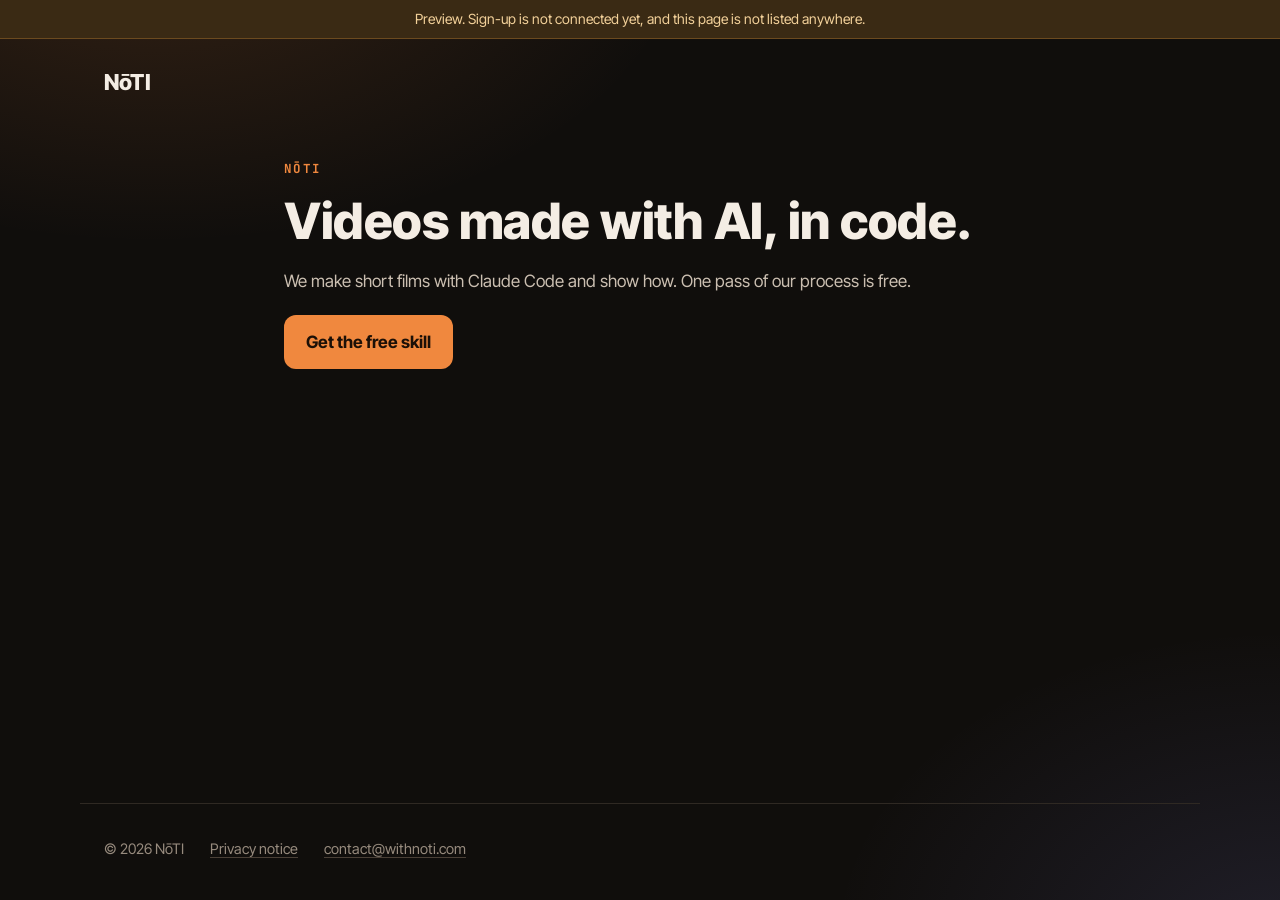
==== index.html @ 6579c5ae "Site: preview build, 2026-11-12 13:58 UTC" ====
<!doctype html>
<html lang="en">
<head>
  <meta charset="utf-8">
  <meta name="viewport" content="width=device-width, initial-scale=1">
  <meta name="color-scheme" content="dark">
  <title>NōTI</title>
  <meta name="description" content="Videos made with AI, in code.">
  <meta name="robots" content="noindex, nofollow">
  <link rel="canonical" href="https://withnoti.com/">
  <meta property="og:type" content="website">
  <meta property="og:site_name" content="NōTI">
  <meta property="og:title" content="NōTI">
  <meta property="og:description" content="Videos made with AI, in code.">
  <meta property="og:url" content="https://withnoti.com/">
  <meta property="og:image" content="https://withnoti.com/assets/before-after.jpg">
  <link rel="icon" href="data:image/svg+xml,%3Csvg xmlns='http://www.w3.org/2000/svg' viewBox='0 0 32 32'%3E%3Crect width='32' height='32' rx='7' fill='%23f0883e'/%3E%3Ctext x='16' y='23' font-family='Arial,sans-serif' font-size='20' font-weight='700' text-anchor='middle' fill='%231c1007'%3EN%3C/text%3E%3C/svg%3E">
  <link rel="preload" href="/assets/fonts/inter-tight-latin-wght-normal.woff2" as="font" type="font/woff2" crossorigin>
  <link rel="stylesheet" href="/styles.css">
</head>
<body>
  <div class="ribbon" role="status">Preview. Sign-up is not connected yet, and this page is not listed anywhere.</div>
  <header class="top">
    <a class="wordmark" href="/" aria-label="NōTI, home">NōTI</a>
  </header>
  <main>
    <section class="sheet">
      <p class="kicker">NōTI</p>
      <h1>Videos made with AI, in code.</h1>
      <div class="doc">
        <p>We make short films with Claude Code and show how. One pass of our process is free.</p>
      </div>
      <p><a class="button" href="/skill/">Get the free skill</a></p>
    </section>

  </main>
  <footer class="foot">
    <span>© 2026 NōTI</span>
    <a href="/privacy/">Privacy notice</a>
    <a href="mailto:contact@withnoti.com">contact@withnoti.com</a>
  </footer>
</body>
</html>
---- styles.css ----
/* withnoti.com. The brand's room: dark and warm, orange for the one thing to do,
   indigo as the second light. No scripts, no outside requests: fonts and the
   video are served from this site. */

@font-face {
  font-family: "Inter Tight";
  font-style: normal;
  font-weight: 100 900;
  font-display: swap;
  src: url("/assets/fonts/inter-tight-latin-ext-wght-normal.woff2") format("woff2-variations");
  unicode-range: U+0100-02AF, U+0304, U+0308, U+0329, U+1E00-1E9F, U+1EF2-1EFF, U+2020, U+20A0-20AB, U+20AD-20C0, U+2113, U+2C60-2C7F, U+A720-A7FF;
}
@font-face {
  font-family: "Inter Tight";
  font-style: normal;
  font-weight: 100 900;
  font-display: swap;
  src: url("/assets/fonts/inter-tight-latin-wght-normal.woff2") format("woff2-variations");
  unicode-range: U+0000-00FF, U+0131, U+0152-0153, U+02BB-02BC, U+02C6, U+02DA, U+02DC, U+0304, U+0308, U+0329, U+2000-206F, U+2074, U+20AC, U+2122, U+2191, U+2193, U+2212, U+2215, U+FEFF, U+FFFD;
}
@font-face {
  font-family: "JetBrains Mono";
  font-style: normal;
  font-weight: 700;
  font-display: swap;
  src: url("/assets/fonts/jetbrains-mono-latin-700-normal.woff2") format("woff2");
}

:root {
  --bg: #100e0c;
  --panel: #191613;
  --raised: #221e1a;
  --line: #2f2923;
  --line-strong: #4a4037;
  --ink: #f4ede4;
  --ink-2: #cbbfb1;
  --ink-3: #978b7e;
  --orange: #f0883e;
  --orange-ink: #1c1007;
  --indigo: #9394f7;
  --good: #72c595;
  --sans: "Inter Tight", ui-sans-serif, -apple-system, BlinkMacSystemFont, "Segoe UI", Roboto, sans-serif;
  --mono: "JetBrains Mono", ui-monospace, "SF Mono", Menlo, Consolas, monospace;
  color-scheme: dark;
}

* { box-sizing: border-box; }
html { -webkit-text-size-adjust: 100%; }
body {
  margin: 0;
  min-height: 100vh;
  display: flex;
  flex-direction: column;
  background:
    radial-gradient(60vw 50vh at 12% -8%, rgba(240, 136, 62, 0.16), transparent 70%),
    radial-gradient(50vw 50vh at 100% 105%, rgba(147, 148, 247, 0.12), transparent 70%),
    var(--bg);
  background-attachment: fixed;
  color: var(--ink);
  font: 17px/1.55 var(--sans);
  -webkit-font-smoothing: antialiased;
}
h1, h2, h3, p, ul, ol, dl { margin: 0; }
a { color: var(--ink); text-underline-offset: 3px; text-decoration-color: var(--line-strong); }
a:hover { text-decoration-color: var(--orange); }
:focus-visible { outline: 2px solid var(--indigo); outline-offset: 3px; border-radius: 4px; }
main { flex: 1; width: 100%; }

.ribbon { padding: 8px 20px; background: #3a2a14; border-bottom: 1px solid #6b4a1f; color: #f3d19a; font-size: 14px; text-align: center; }
.top { width: min(1120px, 100%); margin: 0 auto; padding: 26px 24px 0; }
.wordmark { font-weight: 800; font-size: 22px; letter-spacing: 0.01em; text-decoration: none; }
.foot { width: min(1120px, 100%); margin: 0 auto; padding: 34px 24px 40px; display: flex; flex-wrap: wrap; gap: 8px 26px; color: var(--ink-3); font-size: 14.5px; border-top: 1px solid var(--line); }
.foot a { color: var(--ink-3); }
.foot a:hover { color: var(--ink); }

.wrap { width: min(1120px, 100%); margin: 0 auto; padding: 0 24px; }
.kicker { font: 700 12.5px/1 var(--mono); letter-spacing: 0.1em; text-transform: uppercase; color: var(--orange); }
.lede { color: var(--ink-2); font-size: 19px; line-height: 1.5; max-width: 34em; }

/* ---- the offer ---- */
.hero { display: grid; grid-template-columns: minmax(0, 1.25fr) minmax(0, 0.75fr); gap: 56px; align-items: center; padding-top: 56px; padding-bottom: 72px; }
.hero-text { display: grid; gap: 22px; }
.hero h1 { font-size: clamp(38px, 5.4vw, 66px); line-height: 1.04; letter-spacing: -0.012em; word-spacing: 0.04em; font-weight: 800; text-wrap: balance; }
.hero h1 em { font-style: normal; color: var(--orange); }

.signup { display: grid; gap: 10px; max-width: 520px; }
.signup label { font-size: 14px; color: var(--ink-3); }
.signup-row { display: flex; gap: 8px; }
.signup input[type="email"] { flex: 1; min-width: 0; padding: 15px 16px; border-radius: 12px; border: 1px solid var(--line-strong); background: #0c0a09; color: var(--ink); font: inherit; }
.signup input[type="email"]::placeholder { color: #6d6358; }
.signup input[type="email"]:hover { border-color: #6a5c50; }
.signup button { padding: 15px 22px; border: 0; border-radius: 12px; background: var(--orange); color: var(--orange-ink); font: 700 17px/1 var(--sans); white-space: nowrap; cursor: pointer; }
.signup button:hover { background: #f59a57; }
.signup fieldset { margin: 0; padding: 0; border: 0; min-width: 0; display: grid; gap: 10px; }
.signup fieldset:disabled input, .signup fieldset:disabled button { opacity: 0.5; cursor: not-allowed; }
.consent { color: var(--ink-3); font-size: 14.5px; line-height: 1.5; }
.consent a { color: var(--ink-2); }
.closed { padding: 10px 14px; border: 1px dashed #6b4a1f; border-radius: 10px; color: #f3d19a; font-size: 14.5px; }

/* ---- the proof: the sample scene, on a phone ---- */
.phone { justify-self: center; width: min(300px, 78vw); aspect-ratio: 9 / 16.3; padding: 8px; border-radius: 38px; background: #050404; border: 1px solid #40372f; box-shadow: 0 30px 70px rgba(0, 0, 0, 0.55), 0 0 0 1px rgba(255, 255, 255, 0.03) inset; }
.phone video, .phone img { display: block; width: 100%; height: 100%; object-fit: cover; border-radius: 30px; background: #000; }
.phone-note { margin-top: 14px; text-align: center; color: var(--ink-3); font-size: 14px; }

/* ---- what is in it ---- */
.band { border-top: 1px solid var(--line); padding: 64px 0; }
.band h2 { font-size: clamp(26px, 3vw, 34px); line-height: 1.1; letter-spacing: -0.006em; word-spacing: 0.03em; font-weight: 750; margin-bottom: 28px; text-wrap: balance; }
.cards { display: grid; grid-template-columns: repeat(4, minmax(0, 1fr)); gap: 14px; }
.card { padding: 22px 20px; border: 1px solid var(--line); border-radius: 16px; background: var(--panel); display: grid; gap: 8px; align-content: start; }
.card .tag { font: 700 12.5px/1 var(--mono); letter-spacing: 0.06em; color: var(--indigo); }
.card h3 { font-size: 19px; line-height: 1.2; font-weight: 700; }
.card p { color: var(--ink-2); font-size: 15.5px; line-height: 1.5; }
.split { display: grid; grid-template-columns: repeat(2, minmax(0, 1fr)); gap: 14px; }
.plain { padding: 26px 24px; border: 1px solid var(--line); border-radius: 16px; display: grid; gap: 12px; align-content: start; }
.plain h3 { font-size: 20px; font-weight: 700; }
.plain p { color: var(--ink-2); }
.plain ul { padding-left: 1.1em; color: var(--ink-2); display: grid; gap: 6px; }
.plain code, .doc code { font: 700 0.86em var(--mono); color: var(--ink); }
.steps { counter-reset: step; list-style: none; padding: 0; display: grid; grid-template-columns: repeat(3, minmax(0, 1fr)); gap: 14px; }
.steps li { counter-increment: step; padding: 22px 20px; border: 1px solid var(--line); border-radius: 16px; display: grid; gap: 8px; align-content: start; color: var(--ink-2); font-size: 15.5px; }
.steps li::before { content: counter(step); width: 30px; height: 30px; border-radius: 50%; background: var(--raised); border: 1px solid var(--line-strong); color: var(--ink); font: 700 14px/28px var(--mono); text-align: center; }
.steps strong { color: var(--ink); font-size: 18px; }
.again { display: grid; justify-items: start; gap: 18px; }

/* ---- plain pages: thank you, privacy, home, not found ---- */
.sheet { width: min(760px, 100%); margin: 0 auto; padding: 64px 24px 80px; display: grid; gap: 20px; }
.sheet h1 { font-size: clamp(32px, 4.6vw, 50px); line-height: 1.06; letter-spacing: -0.01em; word-spacing: 0.04em; font-weight: 800; text-wrap: balance; }
.doc { display: grid; gap: 14px; color: var(--ink-2); }
.doc h2 { margin-top: 18px; font-size: 21px; color: var(--ink); font-weight: 700; }
.doc ul { padding-left: 1.2em; display: grid; gap: 6px; }
.doc strong { color: var(--ink); }
.button { display: inline-block; padding: 14px 22px; border-radius: 12px; background: var(--orange); color: var(--orange-ink); font-weight: 700; text-decoration: none; }
.button:hover { background: #f59a57; }
.check { width: 54px; height: 54px; border-radius: 50%; background: rgba(114, 197, 149, 0.14); color: var(--good); display: grid; place-items: center; }

@media (max-width: 920px) {
  .hero { grid-template-columns: minmax(0, 1fr); gap: 40px; padding-top: 36px; padding-bottom: 52px; }
  .cards { grid-template-columns: repeat(2, minmax(0, 1fr)); }
  .steps { grid-template-columns: minmax(0, 1fr); }
  .split { grid-template-columns: minmax(0, 1fr); }
  .band { padding: 48px 0; }
}
@media (max-width: 560px) {
  body { font-size: 16.5px; }
  .top { padding: 20px 18px 0; }
  .wrap, .sheet, .foot { padding-left: 18px; padding-right: 18px; }
  .signup-row { flex-direction: column; }
  .signup button { padding: 16px 22px; }
  .cards { grid-template-columns: minmax(0, 1fr); }
  .lede { font-size: 17.5px; }
}
.phone .still { display: none; }
@media (prefers-reduced-motion: reduce) {
  .phone video { display: none; }
  .phone .still { display: block; }
}
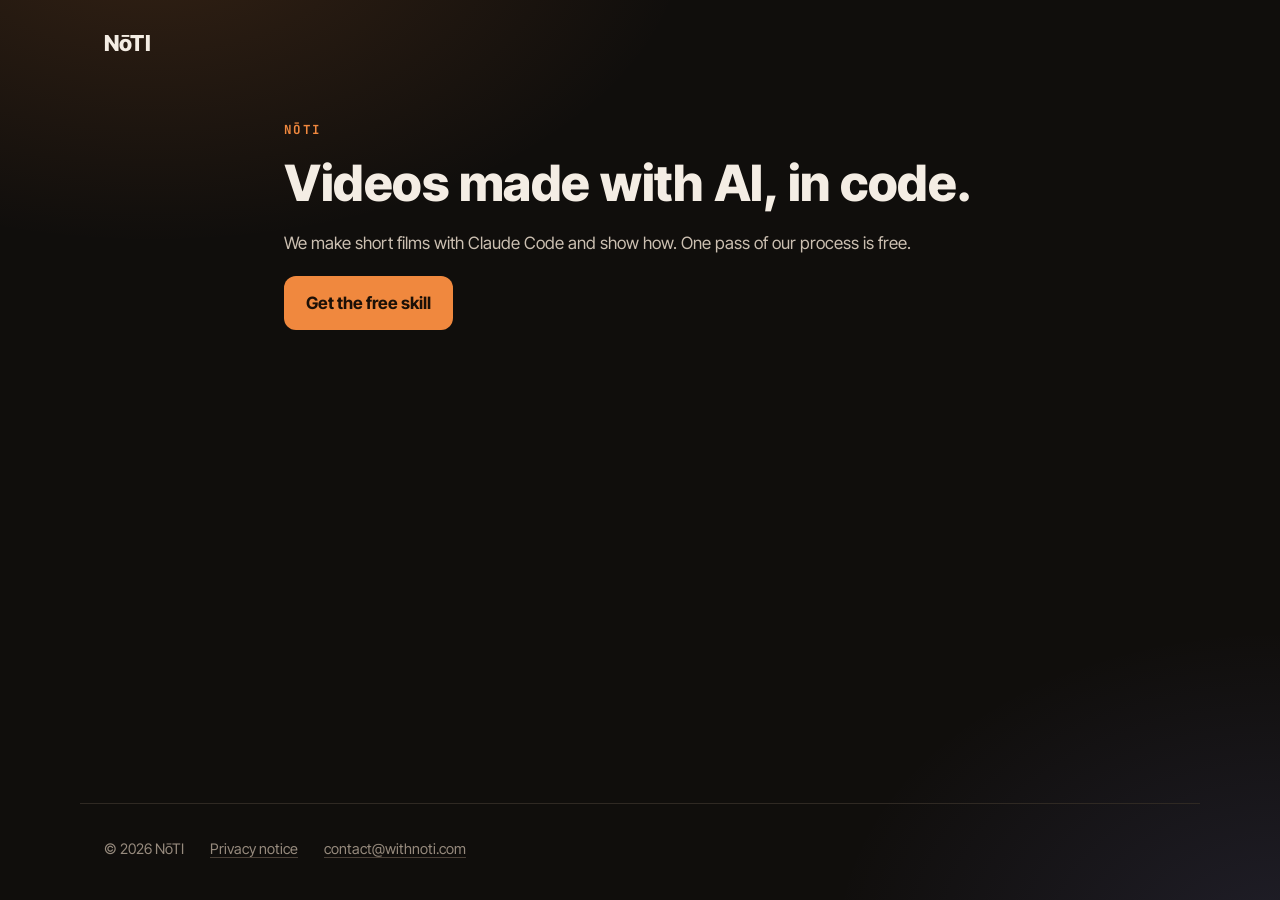
==== commit 7445ab25: "Site: live build, 2026-11-12 15:06 UTC Co-Authored-By: Claude Fable 5.2 <noreply@anthropic.com>" ====
--- a/index.html
+++ b/index.html
@@ -6,7 +6,7 @@
   <meta name="color-scheme" content="dark">
   <title>NōTI</title>
   <meta name="description" content="Videos made with AI, in code.">
-  <meta name="robots" content="noindex, nofollow">
+  
   <link rel="canonical" href="https://withnoti.com/">
   <meta property="og:type" content="website">
   <meta property="og:site_name" content="NōTI">
@@ -19,7 +19,7 @@
   <link rel="stylesheet" href="/styles.css">
 </head>
 <body>
-  <div class="ribbon" role="status">Preview. Sign-up is not connected yet, and this page is not listed anywhere.</div>
+  
   <header class="top">
     <a class="wordmark" href="/" aria-label="NōTI, home">NōTI</a>
   </header>
